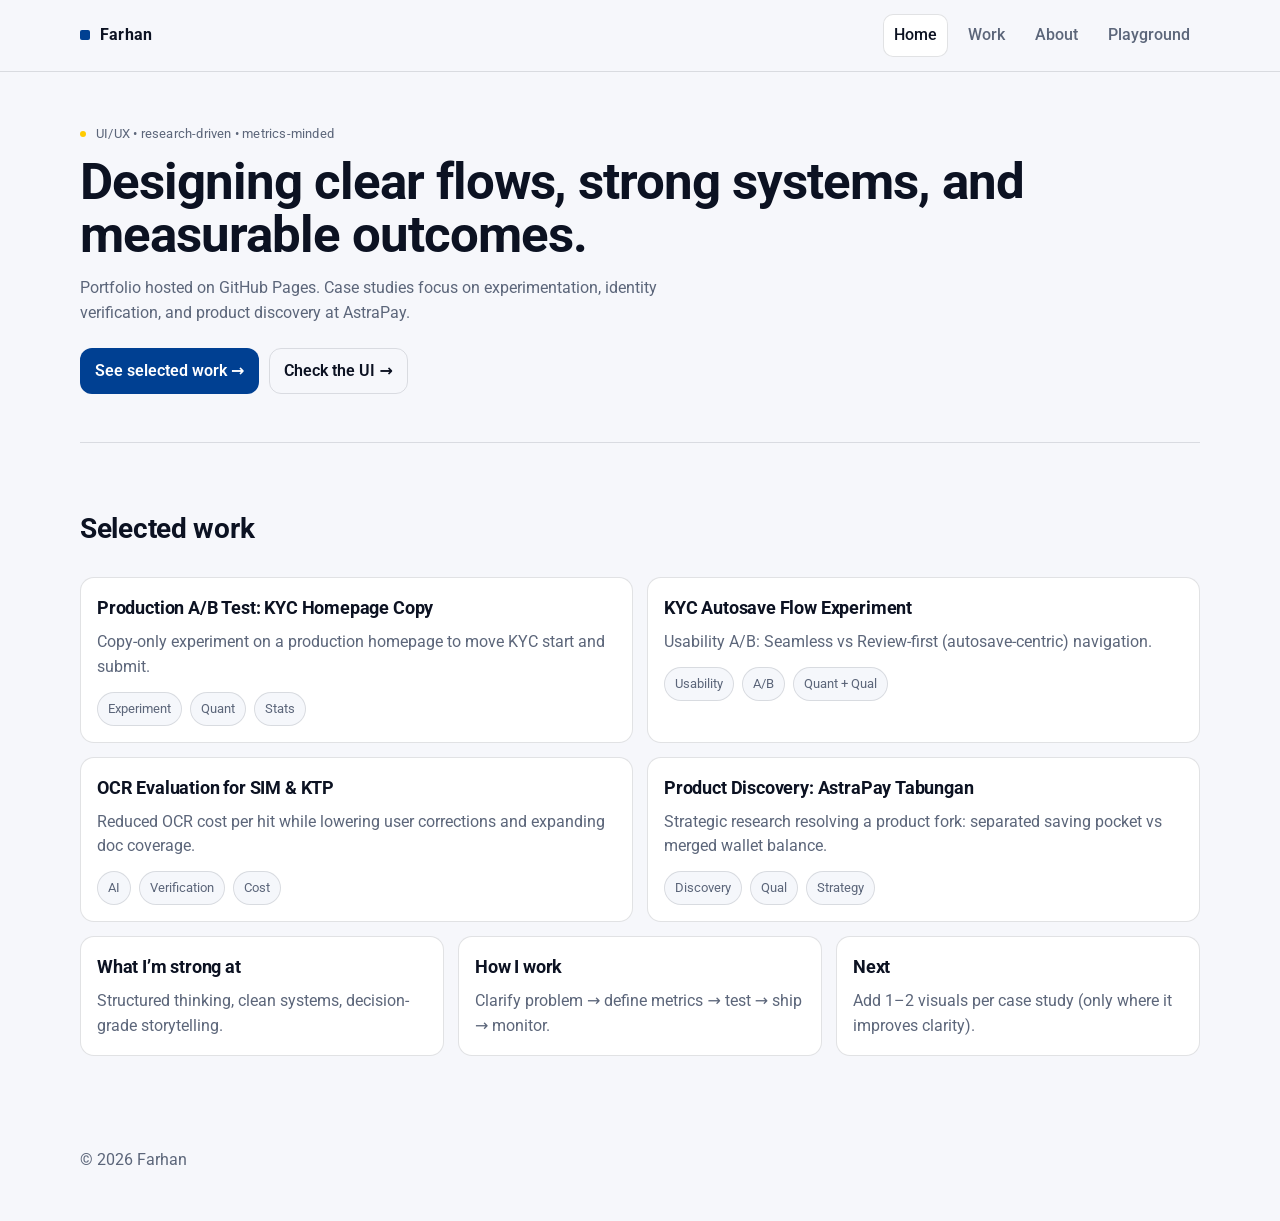
==== index.html @ 39b5ff7d "new template" ====
<!doctype html>
<html lang="en">
<head>
  <meta charset="utf-8" />
  <meta name="viewport" content="width=device-width,initial-scale=1" />
  <title>Farhan — Portfolio</title>
  <link rel="preconnect" href="https://fonts.googleapis.com">
  <link rel="preconnect" href="https://fonts.gstatic.com" crossorigin>
  <link href="https://fonts.googleapis.com/css2?family=Roboto:wght@400;500;700&display=swap" rel="stylesheet">
  <link rel="stylesheet" href="/assets/css/style.css" />
</head>
<body>

  <header class="nav">
    <div class="container nav-inner">
      <div class="brand"><span class="mark"></span> Farhan</div>
      <nav class="nav-links">
        <a class="active" href="/">Home</a><a class="" href="/work/">Work</a><a class="" href="/about/">About</a><a class="" href="/playground/">Playground</a>
      </nav>
    </div>
  </header>

  <main class="container">
    <section class="section tight">
      <div class="kicker"><span class="dot"></span> UI/UX • research-driven • metrics-minded</div>
      <h1>Designing clear flows, strong systems, and measurable outcomes.</h1>
      <p class="lead">
        Portfolio hosted on GitHub Pages. Case studies focus on experimentation, identity verification, and product discovery at AstraPay.
      </p>
      <div class="cta-row">
        <a class="btn primary" href="/work/">See selected work →</a>
        <a class="btn ghost" href="/playground/">Check the UI →</a>
      </div>
    </section>

    <div class="hr"></div>

    <section class="section">
      <div class="grid">
        <div class="span-12"><h2 class="page-title">Selected work</h2></div>

        <a class="card span-6" href="/work/kyc-homepage-copy-ab/">
          <h3>Production A/B Test: KYC Homepage Copy</h3>
          <p>Copy-only experiment on a production homepage to move KYC start and submit.</p>
          <div class="meta"><span class="pill">Experiment</span><span class="pill">Quant</span><span class="pill">Stats</span></div>
        </a>

        <a class="card span-6" href="/work/kyc-autosave-usability-ab/">
          <h3>KYC Autosave Flow Experiment</h3>
          <p>Usability A/B: Seamless vs Review-first (autosave-centric) navigation.</p>
          <div class="meta"><span class="pill">Usability</span><span class="pill">A/B</span><span class="pill">Quant + Qual</span></div>
        </a>

        <a class="card span-6" href="/work/ocr-sim-ktp-ai/">
          <h3>OCR Evaluation for SIM & KTP</h3>
          <p>Reduced OCR cost per hit while lowering user corrections and expanding doc coverage.</p>
          <div class="meta"><span class="pill">AI</span><span class="pill">Verification</span><span class="pill">Cost</span></div>
        </a>

        <a class="card span-6" href="/work/astrapay-tabungan-discovery/">
          <h3>Product Discovery: AstraPay Tabungan</h3>
          <p>Strategic research resolving a product fork: separated saving pocket vs merged wallet balance.</p>
          <div class="meta"><span class="pill">Discovery</span><span class="pill">Qual</span><span class="pill">Strategy</span></div>
        </a>

        <div class="card span-4"><h3>What I’m strong at</h3><p>Structured thinking, clean systems, decision-grade storytelling.</p></div>
        <div class="card span-4"><h3>How I work</h3><p>Clarify problem → define metrics → test → ship → monitor.</p></div>
        <div class="card span-4"><h3>Next</h3><p>Add 1–2 visuals per case study (only where it improves clarity).</p></div>
      </div>
    </section>
  </main>

  <footer class="footer">
    <div class="container">© <span id="y"></span> Farhan</div>
  </footer>
  <script>document.getElementById("y").textContent = new Date().getFullYear();</script>
</body>
</html>
---- assets/css/style.css ----
:root{
  --primary:#004092;
  --secondary:#FFCB00;
  --accent:#7A0000;

  --text:#0C1222;
  --bg:#F6F7FB;
  --surface:#FFFFFF;
  --muted:#5C667A;
  --border:rgba(12,18,34,.12);

  --max: 1120px;
  --r: 14px;

  --h1: clamp(34px, 4vw, 54px);
  --h2: clamp(22px, 2.2vw, 30px);
  --h3: 18px;
  --body: 16px;
  --small: 13px;

  --s8: 8px;
  --s12: 12px;
  --s16: 16px;
  --s20: 20px;
  --s24: 24px;
  --s32: 32px;
  --s48: 48px;
  --s64: 64px;
}

*{ box-sizing:border-box; }
html,body{ height:100%; }
body{
  margin:0;
  font-family: Roboto, system-ui, -apple-system, Segoe UI, Arial, sans-serif;
  background: var(--bg);
  color: var(--text);
  line-height:1.55;
  font-size: var(--body);
}

a{ color:inherit; text-decoration:none; }
a:hover{ text-decoration:underline; }

.container{
  width: min(var(--max), calc(100% - 40px));
  margin: 0 auto;
}

/* Top nav */
.nav{
  position: sticky;
  top:0;
  background: rgba(246,247,251,.85);
  backdrop-filter: blur(10px);
  border-bottom: 1px solid var(--border);
  z-index: 10;
}
.nav-inner{
  display:flex;
  justify-content:space-between;
  align-items:center;
  padding: 14px 0;
}
.brand{
  display:flex;
  gap:10px;
  align-items:center;
  font-weight:700;
  letter-spacing:.2px;
}
.mark{
  width:10px; height:10px;
  background: var(--primary);
  border-radius: 2px;
}
.nav-links{
  display:flex;
  gap: 10px;
  align-items:center;
  font-weight:500;
  color: var(--muted);
}
.nav-links a{
  padding: 8px 10px;
  border-radius: 10px;
}
.nav-links a.active{
  color: var(--text);
  background: var(--surface);
  border: 1px solid var(--border);
}

/* Layout blocks */
.section{
  padding: var(--s64) 0;
}
.section.tight{
  padding: var(--s48) 0;
}
.hr{
  border-top: 1px solid var(--border);
}

/* Hero */
.kicker{
  display:inline-flex;
  align-items:center;
  gap: 10px;
  font-size: var(--small);
  color: var(--muted);
  letter-spacing:.2px;
}
.kicker .dot{
  width:6px; height:6px;
  border-radius:999px;
  background: var(--secondary);
}
h1{
  font-size: var(--h1);
  line-height:1.05;
  letter-spacing: -0.02em;
  margin: 10px 0 14px;
}
.lead{
  margin: 0 0 22px;
  max-width: 72ch;
  color: var(--muted);
}
.page-title{
  font-size: var(--h2);
  margin: 0 0 12px;
  letter-spacing: -0.01em;
}

/* Buttons */
.cta-row{ display:flex; gap: 10px; flex-wrap:wrap; }
.btn{
  display:inline-flex;
  align-items:center;
  gap:10px;
  padding: 10px 14px;
  border-radius: 12px;
  border: 1px solid var(--border);
  background: var(--surface);
  font-weight: 600;
}
.btn.primary{
  background: var(--primary);
  border-color: rgba(0,64,146,.25);
  color: #fff;
}
.btn.ghost{
  background: transparent;
}
.btn:hover{ transform: translateY(-1px); }

/* Swiss grid */
.grid{
  display:grid;
  gap: 14px;
  grid-template-columns: repeat(12, 1fr);
  align-items: stretch;
}
.span-12{ grid-column: span 12; }
.span-6{ grid-column: span 6; }
.span-4{ grid-column: span 4; }

/* Cards */
.card{
  border: 1px solid var(--border);
  background: var(--surface);
  border-radius: var(--r);
  padding: 16px;
  transition: transform .15s ease;
}
.card:hover{ transform: translateY(-2px); }
.card h3{
  margin: 0 0 8px;
  font-size: var(--h3);
  letter-spacing: -0.01em;
}
.card p{
  margin: 0;
  color: var(--muted);
}
.meta{
  display:flex;
  gap: 8px;
  flex-wrap: wrap;
  margin-top: 12px;
  font-size: var(--small);
  color: var(--muted);
}
.pill{
  display:inline-flex;
  align-items:center;
  gap:8px;
  padding: 6px 10px;
  border-radius: 999px;
  border: 1px solid var(--border);
  background: rgba(0,64,146,.04);
}

/* Footer */
.footer{
  padding: 28px 0 48px;
  color: var(--muted);
}

/* ===== Case study (Full) ===== */
.prose{ max-width: 78ch; }
.prose h2{ font-size: var(--h2); letter-spacing:-0.01em; margin:34px 0 10px; }
.prose h3{ font-size: 18px; letter-spacing:-0.01em; margin:22px 0 8px; }
.prose p, .prose ul, .prose ol{ color: var(--muted); margin:0 0 14px; }
.prose ul, .prose ol{ padding-left: 18px; }
.prose li{ margin: 6px 0; }
.prose strong{ color: var(--text); }

.cover{ padding: var(--s64) 0 var(--s48); }
.cover .title-row{
  display:flex; align-items:flex-end; justify-content:space-between;
  gap:18px; flex-wrap:wrap;
}
.cover h1{ margin:10px 0 8px; }
.subtitle{ margin:0; color:var(--muted); max-width:75ch; }

.facts{ margin-top:18px; }
.fact{ display:flex; flex-direction:column; gap:6px; }
.fact .label{ font-size: var(--small); color: var(--muted); }
.fact .value{ font-weight:700; letter-spacing:-0.01em; }
.fact .value.mono{
  font-family: ui-monospace, SFMono-Regular, Menlo, Monaco, Consolas, "Liberation Mono", "Courier New", monospace;
  font-weight:600;
}

.figure{
  border:1px solid var(--border);
  background: var(--surface);
  border-radius: var(--r);
  padding:12px;
  margin:18px 0;
}
.figure img{ width:100%; height:auto; display:block; border-radius:10px; }
.figure figcaption{ margin-top:10px; font-size:var(--small); color:var(--muted); }

.callout{
  border:1px solid var(--border);
  background: rgba(0,64,146,.04);
  border-radius: var(--r);
  padding:14px;
  margin:18px 0;
}
.callout b{ color: var(--text); }

.metrics{
  display:grid;
  grid-template-columns: repeat(12, 1fr);
  gap:12px;
  margin:18px 0;
}
.metric{
  grid-column: span 4;
  border:1px solid var(--border);
  background: var(--surface);
  border-radius: var(--r);
  padding:14px;
}
.metric .k{ font-size: var(--small); color: var(--muted); }
.metric .v{ font-size:22px; font-weight:800; letter-spacing:-0.02em; margin-top:4px; }
.metric .d{ margin-top:6px; font-size: var(--small); color: var(--muted); }

.two-col{
  display:grid;
  grid-template-columns: 1fr 1fr;
  gap:14px;
  margin:18px 0;
}
.hr-soft{ border-top:1px solid var(--border); margin:22px 0; }

.case-grid{
  display:grid;
  grid-template-columns: 1fr 320px;
  gap:18px;
  align-items:start;
}
.sidebar{ position: sticky; top: 76px; }
.toc a{ display:block; padding:8px 10px; border-radius:10px; color: var(--muted); }
.toc a:hover{ background: rgba(0,0,0,.03); text-decoration:none; }
.toc a.active{ color: var(--text); background: var(--surface); border:1px solid var(--border); }

@media (max-width: 980px){
  .case-grid{ grid-template-columns: 1fr; }
  .sidebar{ position: static; }
}
@media (max-width: 820px){
  .span-6,.span-4{ grid-column: span 12; }
  .container{ width: min(var(--max), calc(100% - 28px)); }
  .metric{ grid-column: span 12; }
  .two-col{ grid-template-columns: 1fr; }
}
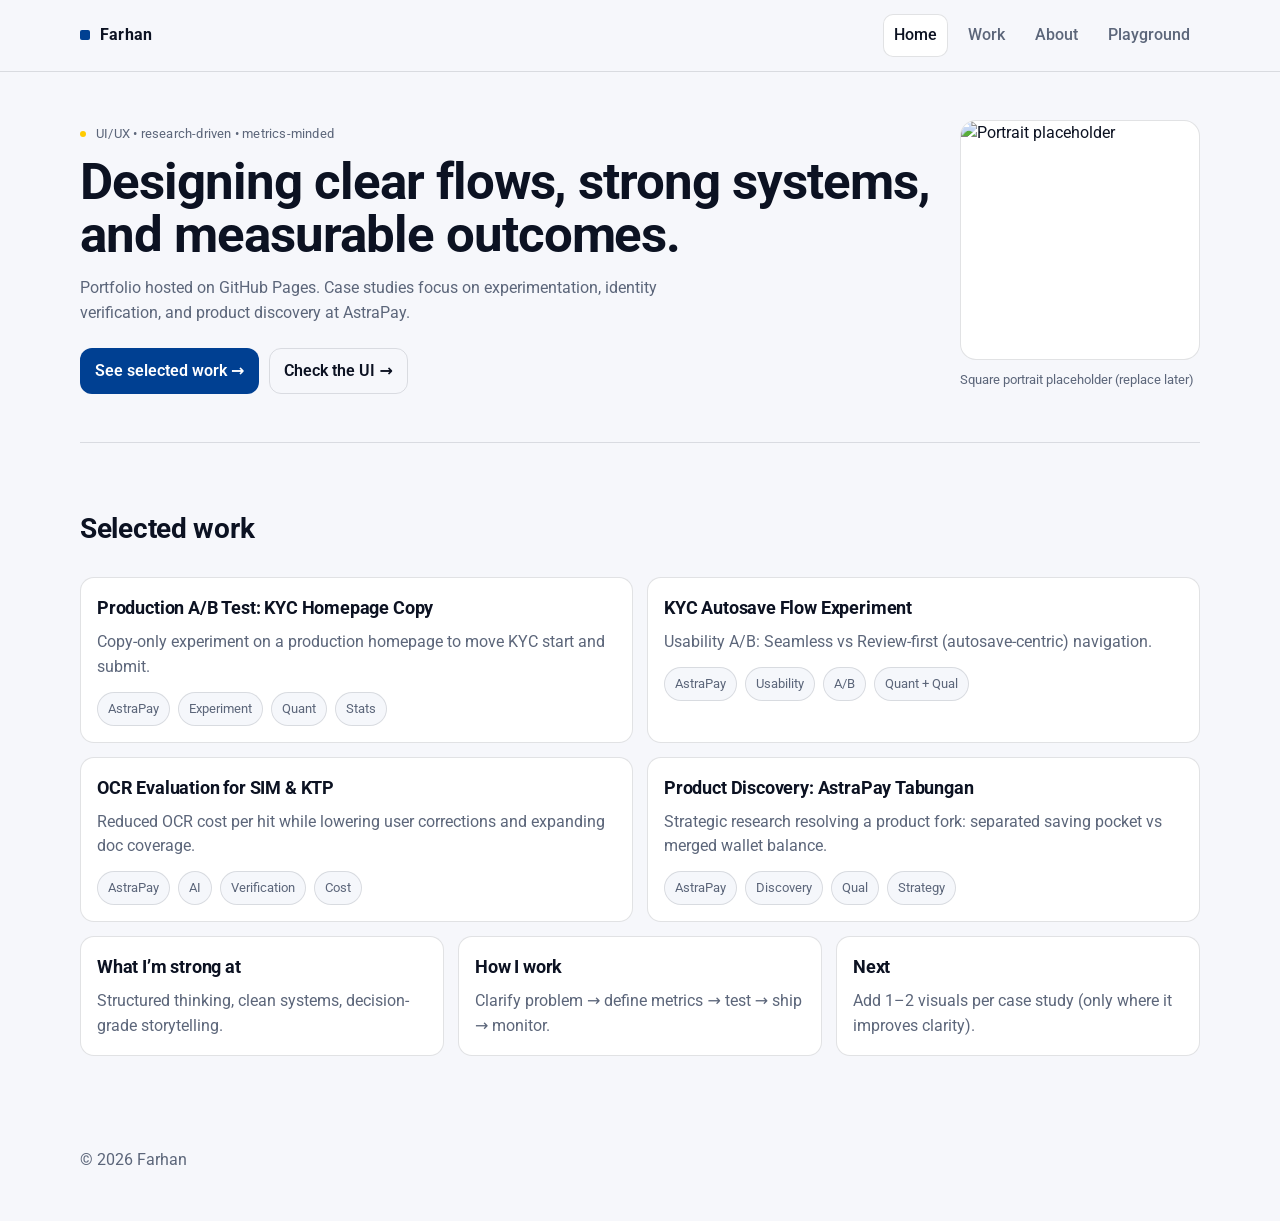
==== commit 33a1c182: "Homepage: add avatar placeholder, stronger clickable cards, company tags" ====
--- a/index.html
+++ b/index.html
@@ -22,14 +22,23 @@
 
   <main class="container">
     <section class="section tight">
-      <div class="kicker"><span class="dot"></span> UI/UX • research-driven • metrics-minded</div>
-      <h1>Designing clear flows, strong systems, and measurable outcomes.</h1>
-      <p class="lead">
-        Portfolio hosted on GitHub Pages. Case studies focus on experimentation, identity verification, and product discovery at AstraPay.
-      </p>
-      <div class="cta-row">
-        <a class="btn primary" href="/work/">See selected work →</a>
-        <a class="btn ghost" href="/playground/">Check the UI →</a>
+      <div class="hero-grid">
+        <div>
+          <div class="kicker"><span class="dot"></span> UI/UX • research-driven • metrics-minded</div>
+          <h1>Designing clear flows, strong systems, and measurable outcomes.</h1>
+          <p class="lead">
+            Portfolio hosted on GitHub Pages. Case studies focus on experimentation, identity verification, and product discovery at AstraPay.
+          </p>
+          <div class="cta-row">
+            <a class="btn primary" href="/work/">See selected work →</a>
+            <a class="btn ghost" href="/playground/">Check the UI →</a>
+          </div>
+        </div>
+
+        <div class="avatar-wrap">
+          <img class="avatar" src="/assets/img/avatar-placeholder.svg" alt="Portrait placeholder" />
+          <div class="avatar-caption">Square portrait placeholder (replace later)</div>
+        </div>
       </div>
     </section>
 
@@ -39,28 +48,28 @@
       <div class="grid">
         <div class="span-12"><h2 class="page-title">Selected work</h2></div>
 
-        <a class="card span-6" href="/work/kyc-homepage-copy-ab/">
+        <a class="card card-link span-6" href="/work/kyc-homepage-copy-ab/">
           <h3>Production A/B Test: KYC Homepage Copy</h3>
           <p>Copy-only experiment on a production homepage to move KYC start and submit.</p>
-          <div class="meta"><span class="pill">Experiment</span><span class="pill">Quant</span><span class="pill">Stats</span></div>
+          <div class="meta"><span class="pill">AstraPay</span><span class="pill">Experiment</span><span class="pill">Quant</span><span class="pill">Stats</span></div>
         </a>
 
-        <a class="card span-6" href="/work/kyc-autosave-usability-ab/">
+        <a class="card card-link span-6" href="/work/kyc-autosave-usability-ab/">
           <h3>KYC Autosave Flow Experiment</h3>
           <p>Usability A/B: Seamless vs Review-first (autosave-centric) navigation.</p>
-          <div class="meta"><span class="pill">Usability</span><span class="pill">A/B</span><span class="pill">Quant + Qual</span></div>
+          <div class="meta"><span class="pill">AstraPay</span><span class="pill">Usability</span><span class="pill">A/B</span><span class="pill">Quant + Qual</span></div>
         </a>
 
-        <a class="card span-6" href="/work/ocr-sim-ktp-ai/">
-          <h3>OCR Evaluation for SIM & KTP</h3>
+        <a class="card card-link span-6" href="/work/ocr-sim-ktp-ai/">
+          <h3>OCR Evaluation for SIM &amp; KTP</h3>
           <p>Reduced OCR cost per hit while lowering user corrections and expanding doc coverage.</p>
-          <div class="meta"><span class="pill">AI</span><span class="pill">Verification</span><span class="pill">Cost</span></div>
+          <div class="meta"><span class="pill">AstraPay</span><span class="pill">AI</span><span class="pill">Verification</span><span class="pill">Cost</span></div>
         </a>
 
-        <a class="card span-6" href="/work/astrapay-tabungan-discovery/">
+        <a class="card card-link span-6" href="/work/astrapay-tabungan-discovery/">
           <h3>Product Discovery: AstraPay Tabungan</h3>
           <p>Strategic research resolving a product fork: separated saving pocket vs merged wallet balance.</p>
-          <div class="meta"><span class="pill">Discovery</span><span class="pill">Qual</span><span class="pill">Strategy</span></div>
+          <div class="meta"><span class="pill">AstraPay</span><span class="pill">Discovery</span><span class="pill">Qual</span><span class="pill">Strategy</span></div>
         </a>
 
         <div class="card span-4"><h3>What I’m strong at</h3><p>Structured thinking, clean systems, decision-grade storytelling.</p></div>
--- a/assets/css/style.css
+++ b/assets/css/style.css
@@ -299,3 +299,112 @@
   .metric{ grid-column: span 12; }
   .two-col{ grid-template-columns: 1fr; }
 }
+
+/* ===== Premium Swiss enhancements ===== */
+
+/* Keep accents disciplined: primary (blue) for actions, yellow only for tiny highlights, red reserved for errors */
+
+a:hover{
+  text-decoration-color: rgba(0,64,146,.35);
+}
+
+a:focus-visible,
+button:focus-visible{
+  outline: 3px solid rgba(0,64,146,.22);
+  outline-offset: 2px;
+  border-radius: 10px;
+}
+
+.nav-links a:hover{
+  background: rgba(0,64,146,.04);
+  text-decoration: none;
+}
+
+.btn.primary:hover{
+  box-shadow: 0 10px 22px rgba(0,64,146,.14);
+}
+
+/* Hero layout with portrait */
+.hero-grid{
+  display:grid;
+  grid-template-columns: 1fr 240px;
+  gap: 24px;
+  align-items: start;
+}
+.avatar{
+  width: 240px;
+  aspect-ratio: 1 / 1;
+  border-radius: 16px;
+  border: 1px solid var(--border);
+  background: var(--surface);
+  object-fit: cover;
+  display:block;
+}
+.avatar-wrap{
+  display:flex;
+  flex-direction:column;
+  gap: 10px;
+  align-items:flex-start;
+}
+.avatar-caption{
+  font-size: var(--small);
+  color: var(--muted);
+}
+
+/* Clickable card affordance (esp. mobile) */
+.card-link{
+  cursor: pointer;
+  position: relative;
+  display: flex;
+  flex-direction: column;
+}
+.card-link:hover h3{
+  text-decoration: underline;
+  text-decoration-color: rgba(0,64,146,.35);
+}
+
+@media (hover: none){
+  .card-link h3{
+    text-decoration: underline;
+    text-decoration-color: rgba(0,64,146,.25);
+    text-underline-offset: 3px;
+  }
+  .card-link::after{
+    content: "→";
+    position: absolute;
+    right: 16px;
+    bottom: 16px;
+    color: rgba(0,64,146,.55);
+    font-weight: 800;
+  }
+}
+
+/* Work dividers */
+.divider{
+  grid-column: span 12;
+  display:flex;
+  align-items:center;
+  gap: 12px;
+  margin: 18px 0 4px;
+  color: var(--muted);
+  font-size: var(--small);
+  letter-spacing: .12em;
+  text-transform: uppercase;
+}
+.divider::after{
+  content: "";
+  flex: 1;
+  border-top: 1px solid var(--border);
+}
+
+/* Blog post heading */
+.post-meta{
+  font-size: var(--small);
+  color: var(--muted);
+  margin-top: 8px;
+}
+
+@media (max-width: 820px){
+  .hero-grid{ grid-template-columns: 1fr; }
+  .avatar{ width: 180px; }
+}
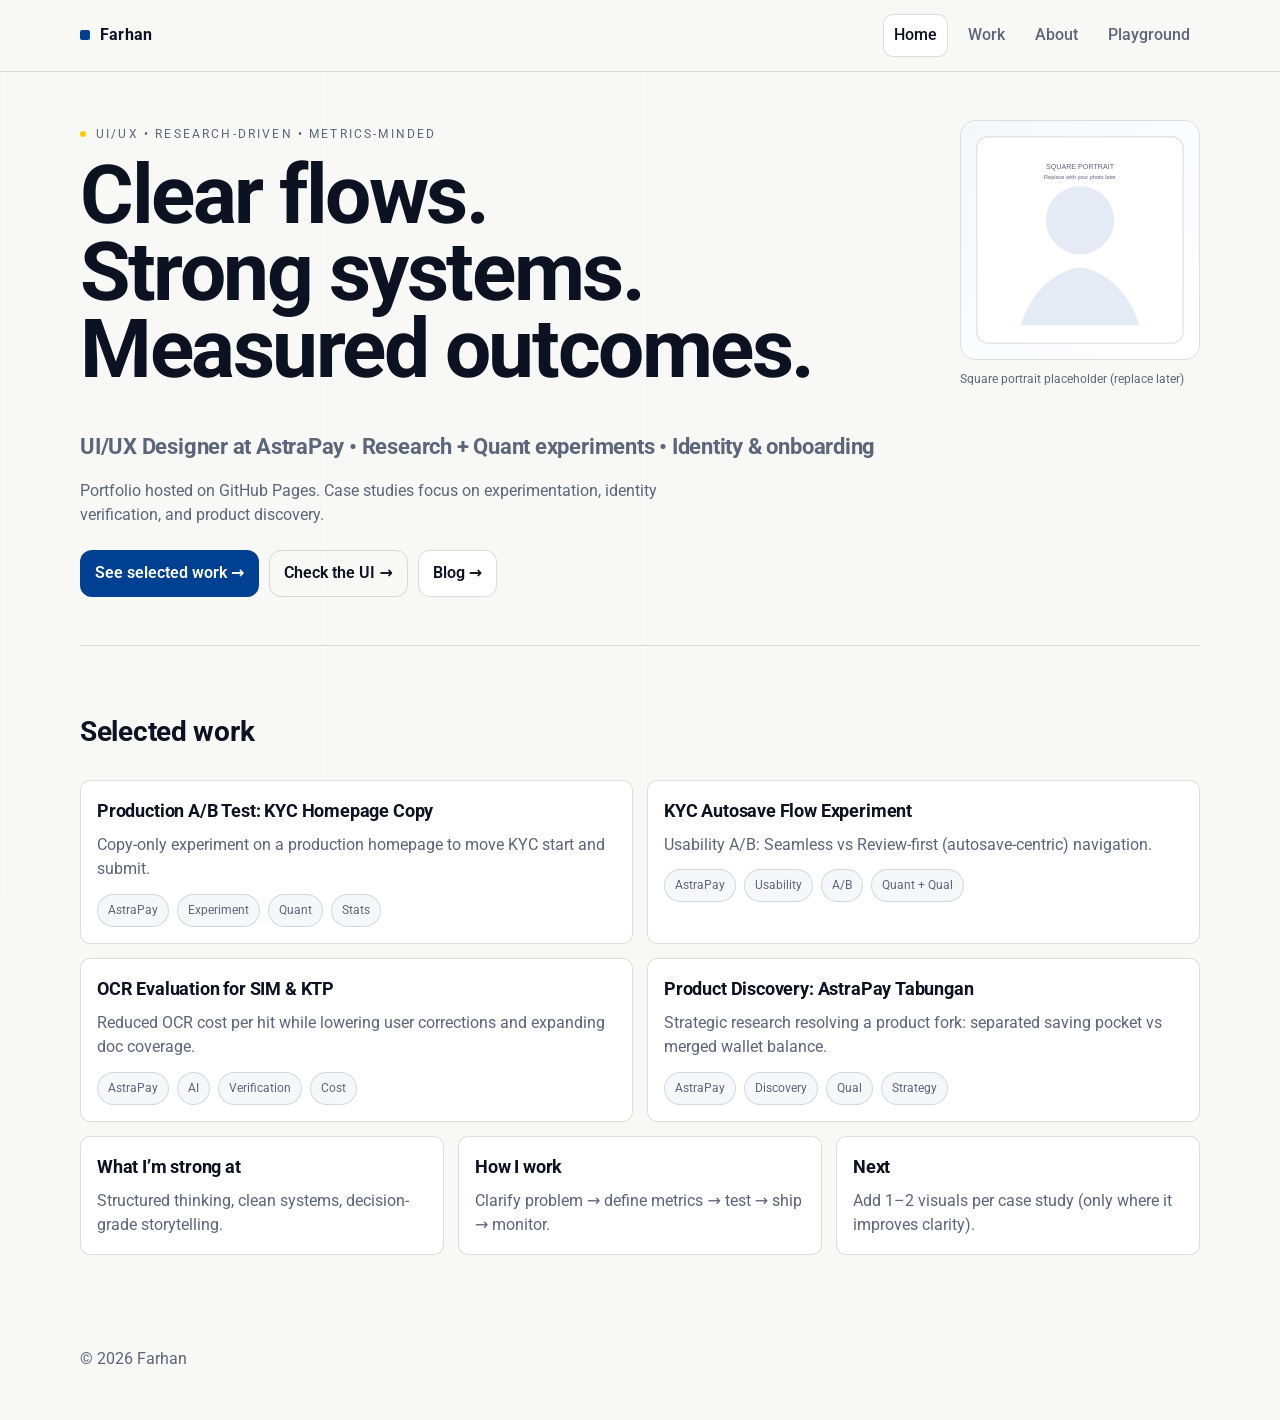
==== commit 4e68482e: "Homepage: SwissGrid-inspired editorial hero title" ====
--- a/index.html
+++ b/index.html
@@ -25,13 +25,22 @@
       <div class="hero-grid">
         <div>
           <div class="kicker"><span class="dot"></span> UI/UX • research-driven • metrics-minded</div>
-          <h1>Designing clear flows, strong systems, and measurable outcomes.</h1>
+
+          <h1 class="hero-title">
+            <span class="line">Clear flows.</span>
+            <span class="line">Strong systems.</span>
+            <span class="line">Measured outcomes.</span>
+            <span class="sub">UI/UX Designer at AstraPay • Research + Quant experiments • Identity &amp; onboarding</span>
+          </h1>
+
           <p class="lead">
-            Portfolio hosted on GitHub Pages. Case studies focus on experimentation, identity verification, and product discovery at AstraPay.
+            Portfolio hosted on GitHub Pages. Case studies focus on experimentation, identity verification, and product discovery.
           </p>
+
           <div class="cta-row">
             <a class="btn primary" href="/work/">See selected work →</a>
             <a class="btn ghost" href="/playground/">Check the UI →</a>
+            <a class="btn" href="/blog/">Blog →</a>
           </div>
         </div>
 
--- a/assets/css/style.css
+++ b/assets/css/style.css
@@ -4,19 +4,19 @@
   --accent:#7A0000;
 
   --text:#0C1222;
-  --bg:#F6F7FB;
+  --bg:#F8F8F6;
   --surface:#FFFFFF;
   --muted:#5C667A;
-  --border:rgba(12,18,34,.12);
+  --border:rgba(12,18,34,.14);
 
   --max: 1120px;
-  --r: 14px;
+  --r: 10px;
 
   --h1: clamp(34px, 4vw, 54px);
   --h2: clamp(22px, 2.2vw, 30px);
   --h3: 18px;
   --body: 16px;
-  --small: 13px;
+  --small: 12px;
 
   --s8: 8px;
   --s12: 12px;
@@ -26,6 +26,11 @@
   --s32: 32px;
   --s48: 48px;
   --s64: 64px;
+
+  /* Swiss Grid-inspired overlay */
+  --grid-line: rgba(12,18,34,.08);
+  --grid-row: 80px;
+  --grid-opacity: .10;
 }
 
 *{ box-sizing:border-box; }
@@ -37,10 +42,38 @@
   color: var(--text);
   line-height:1.55;
   font-size: var(--body);
+  position: relative;
+}
+
+/* Swiss Grid overlay (subtle, always-on) */
+body::before{
+  content:"";
+  position: fixed;
+  inset: 0;
+  pointer-events:none;
+  z-index: 0;
+  background-image:
+    linear-gradient(to right, var(--grid-line) 1px, transparent 1px),
+    linear-gradient(to bottom, rgba(12,18,34,.05) 1px, transparent 1px);
+  background-size: calc(100% / 12) 100%, 100% var(--grid-row);
+  opacity: var(--grid-opacity);
+}
+body > header,
+body > main,
+body > footer{
+  position: relative;
+  z-index: 1;
 }
 
 a{ color:inherit; text-decoration:none; }
-a:hover{ text-decoration:underline; }
+a:hover{ text-decoration:underline; text-decoration-color: rgba(0,64,146,.35); }
+
+a:focus-visible,
+button:focus-visible{
+  outline: 3px solid rgba(0,64,146,.22);
+  outline-offset: 2px;
+  border-radius: 10px;
+}
 
 .container{
   width: min(var(--max), calc(100% - 40px));
@@ -51,7 +84,7 @@
 .nav{
   position: sticky;
   top:0;
-  background: rgba(246,247,251,.85);
+  background: rgba(248,248,246,.80);
   backdrop-filter: blur(10px);
   border-bottom: 1px solid var(--border);
   z-index: 10;
@@ -85,6 +118,10 @@
   padding: 8px 10px;
   border-radius: 10px;
 }
+.nav-links a:hover{
+  background: rgba(0,64,146,.04);
+  text-decoration:none;
+}
 .nav-links a.active{
   color: var(--text);
   background: var(--surface);
@@ -92,30 +129,27 @@
 }
 
 /* Layout blocks */
-.section{
-  padding: var(--s64) 0;
-}
-.section.tight{
-  padding: var(--s48) 0;
-}
-.hr{
-  border-top: 1px solid var(--border);
-}
-
-/* Hero */
+.section{ padding: var(--s64) 0; }
+.section.tight{ padding: var(--s48) 0; }
+.hr{ border-top: 1px solid var(--border); }
+
+/* Kicker */
 .kicker{
   display:inline-flex;
   align-items:center;
   gap: 10px;
   font-size: var(--small);
   color: var(--muted);
-  letter-spacing:.2px;
+  letter-spacing:.18em;
+  text-transform: uppercase;
 }
 .kicker .dot{
   width:6px; height:6px;
   border-radius:999px;
   background: var(--secondary);
 }
+
+/* Headings */
 h1{
   font-size: var(--h1);
   line-height:1.05;
@@ -133,6 +167,22 @@
   letter-spacing: -0.01em;
 }
 
+/* Editorial hero title (SwissGrid-inspired) */
+.hero-title{
+  font-size: clamp(44px, 6.4vw, 86px);
+  line-height: .94;
+  letter-spacing: -0.03em;
+  margin: 12px 0 14px;
+}
+.hero-title .line{ display:block; }
+.hero-title .sub{
+  font-size: clamp(18px, 2vw, 22px);
+  line-height: 1.25;
+  letter-spacing: -0.01em;
+  margin-top: 10px;
+  color: var(--muted);
+}
+
 /* Buttons */
 .cta-row{ display:flex; gap: 10px; flex-wrap:wrap; }
 .btn{
@@ -150,9 +200,8 @@
   border-color: rgba(0,64,146,.25);
   color: #fff;
 }
-.btn.ghost{
-  background: transparent;
-}
+.btn.primary:hover{ box-shadow: 0 10px 22px rgba(0,64,146,.14); }
+.btn.ghost{ background: transparent; }
 .btn:hover{ transform: translateY(-1px); }
 
 /* Swiss grid */
@@ -180,10 +229,7 @@
   font-size: var(--h3);
   letter-spacing: -0.01em;
 }
-.card p{
-  margin: 0;
-  color: var(--muted);
-}
+.card p{ margin: 0; color: var(--muted); }
 .meta{
   display:flex;
   gap: 8px;
@@ -203,10 +249,7 @@
 }
 
 /* Footer */
-.footer{
-  padding: 28px 0 48px;
-  color: var(--muted);
-}
+.footer{ padding: 28px 0 48px; color: var(--muted); }
 
 /* ===== Case study (Full) ===== */
 .prose{ max-width: 78ch; }
@@ -289,41 +332,6 @@
 .toc a:hover{ background: rgba(0,0,0,.03); text-decoration:none; }
 .toc a.active{ color: var(--text); background: var(--surface); border:1px solid var(--border); }
 
-@media (max-width: 980px){
-  .case-grid{ grid-template-columns: 1fr; }
-  .sidebar{ position: static; }
-}
-@media (max-width: 820px){
-  .span-6,.span-4{ grid-column: span 12; }
-  .container{ width: min(var(--max), calc(100% - 28px)); }
-  .metric{ grid-column: span 12; }
-  .two-col{ grid-template-columns: 1fr; }
-}
-
-/* ===== Premium Swiss enhancements ===== */
-
-/* Keep accents disciplined: primary (blue) for actions, yellow only for tiny highlights, red reserved for errors */
-
-a:hover{
-  text-decoration-color: rgba(0,64,146,.35);
-}
-
-a:focus-visible,
-button:focus-visible{
-  outline: 3px solid rgba(0,64,146,.22);
-  outline-offset: 2px;
-  border-radius: 10px;
-}
-
-.nav-links a:hover{
-  background: rgba(0,64,146,.04);
-  text-decoration: none;
-}
-
-.btn.primary:hover{
-  box-shadow: 0 10px 22px rgba(0,64,146,.14);
-}
-
 /* Hero layout with portrait */
 .hero-grid{
   display:grid;
@@ -346,10 +354,7 @@
   gap: 10px;
   align-items:flex-start;
 }
-.avatar-caption{
-  font-size: var(--small);
-  color: var(--muted);
-}
+.avatar-caption{ font-size: var(--small); color: var(--muted); }
 
 /* Clickable card affordance (esp. mobile) */
 .card-link{
@@ -388,23 +393,23 @@
   margin: 18px 0 4px;
   color: var(--muted);
   font-size: var(--small);
-  letter-spacing: .12em;
+  letter-spacing: .18em;
   text-transform: uppercase;
 }
-.divider::after{
-  content: "";
-  flex: 1;
-  border-top: 1px solid var(--border);
-}
+.divider::after{ content: ""; flex: 1; border-top: 1px solid var(--border); }
 
 /* Blog post heading */
-.post-meta{
-  font-size: var(--small);
-  color: var(--muted);
-  margin-top: 8px;
-}
-
+.post-meta{ font-size: var(--small); color: var(--muted); margin-top: 8px; }
+
+@media (max-width: 980px){
+  .case-grid{ grid-template-columns: 1fr; }
+  .sidebar{ position: static; }
+}
 @media (max-width: 820px){
+  .span-6,.span-4{ grid-column: span 12; }
+  .container{ width: min(var(--max), calc(100% - 28px)); }
+  .metric{ grid-column: span 12; }
+  .two-col{ grid-template-columns: 1fr; }
   .hero-grid{ grid-template-columns: 1fr; }
   .avatar{ width: 180px; }
 }
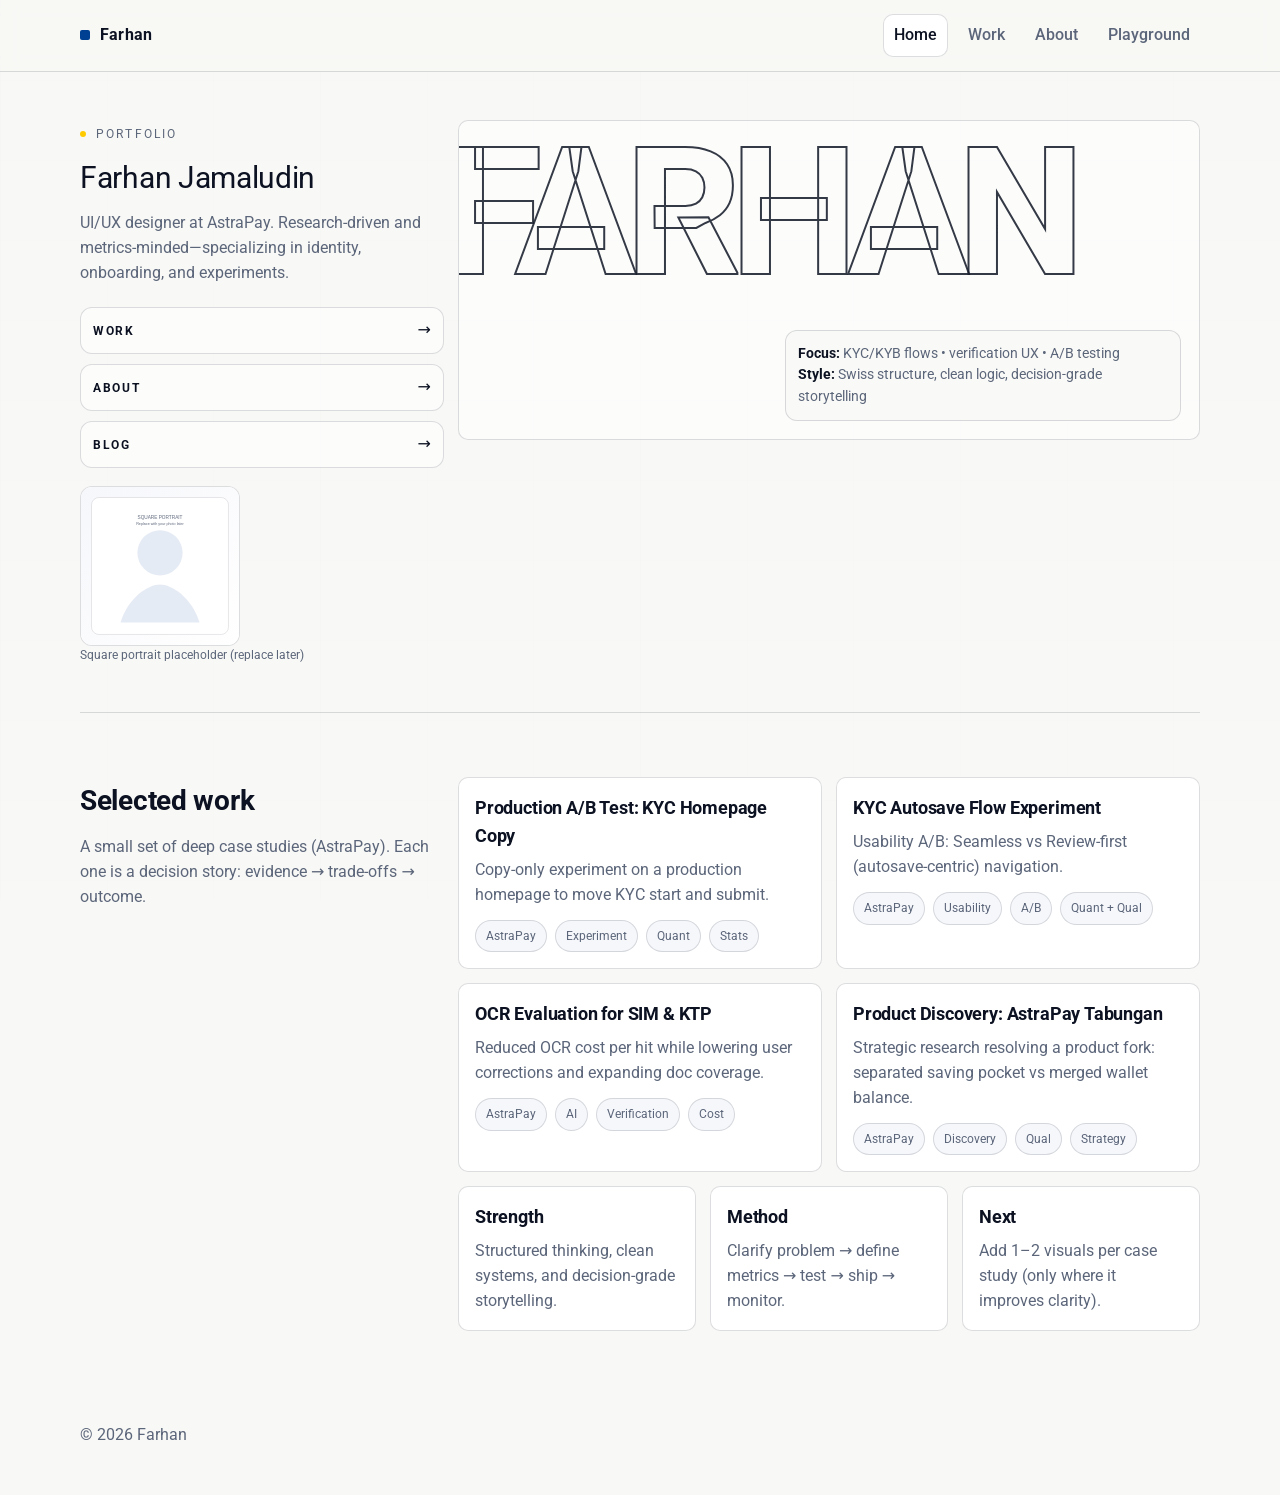
==== commit 4b1e5919: "Homepage: distinct SwissGrid-inspired poster hero + split selected work section" ====
--- a/index.html
+++ b/index.html
@@ -22,31 +22,30 @@
 
   <main class="container">
     <section class="section tight">
-      <div class="hero-grid">
-        <div>
-          <div class="kicker"><span class="dot"></span> UI/UX • research-driven • metrics-minded</div>
-
-          <h1 class="hero-title">
-            <span class="line">Clear flows.</span>
-            <span class="line">Strong systems.</span>
-            <span class="line">Measured outcomes.</span>
-            <span class="sub">UI/UX Designer at AstraPay • Research + Quant experiments • Identity &amp; onboarding</span>
-          </h1>
-
-          <p class="lead">
-            Portfolio hosted on GitHub Pages. Case studies focus on experimentation, identity verification, and product discovery.
+      <div class="poster-hero">
+        <div class="poster-rail">
+          <div class="kicker"><span class="dot"></span> Portfolio</div>
+          <div class="rail-title">Farhan Jamaludin</div>
+          <p class="lead rail-lead">
+            UI/UX designer at AstraPay. Research-driven and metrics-minded—specializing in identity, onboarding, and experiments.
           </p>
 
-          <div class="cta-row">
-            <a class="btn primary" href="/work/">See selected work →</a>
-            <a class="btn ghost" href="/playground/">Check the UI →</a>
-            <a class="btn" href="/blog/">Blog →</a>
+          <div class="rail-index">
+            <a class="rail-link" href="/work/"><b>Work</b><span>→</span></a>
+            <a class="rail-link" href="/about/"><b>About</b><span>→</span></a>
+            <a class="rail-link" href="/blog/"><b>Blog</b><span>→</span></a>
           </div>
+
+          <img class="avatar sm" src="/assets/img/avatar-placeholder.svg" alt="Portrait placeholder" />
+          <div class="rail-note">Square portrait placeholder (replace later)</div>
         </div>
 
-        <div class="avatar-wrap">
-          <img class="avatar" src="/assets/img/avatar-placeholder.svg" alt="Portrait placeholder" />
-          <div class="avatar-caption">Square portrait placeholder (replace later)</div>
+        <div class="poster-stage">
+          <div class="mega-word">FARHAN</div>
+          <div class="stage-copy">
+            <p><b>Focus:</b> KYC/KYB flows • verification UX • A/B testing</p>
+            <p><b>Style:</b> Swiss structure, clean logic, decision-grade storytelling</p>
+          </div>
         </div>
       </div>
     </section>
@@ -54,36 +53,43 @@
     <div class="hr"></div>
 
     <section class="section">
-      <div class="grid">
-        <div class="span-12"><h2 class="page-title">Selected work</h2></div>
+      <div class="split">
+        <div class="split-left">
+          <h2 class="page-title">Selected work</h2>
+          <p class="lead">A small set of deep case studies (AstraPay). Each one is a decision story: evidence → trade-offs → outcome.</p>
+        </div>
 
-        <a class="card card-link span-6" href="/work/kyc-homepage-copy-ab/">
-          <h3>Production A/B Test: KYC Homepage Copy</h3>
-          <p>Copy-only experiment on a production homepage to move KYC start and submit.</p>
-          <div class="meta"><span class="pill">AstraPay</span><span class="pill">Experiment</span><span class="pill">Quant</span><span class="pill">Stats</span></div>
-        </a>
+        <div class="split-right">
+          <div class="grid">
+            <a class="card card-link span-6" href="/work/kyc-homepage-copy-ab/">
+              <h3>Production A/B Test: KYC Homepage Copy</h3>
+              <p>Copy-only experiment on a production homepage to move KYC start and submit.</p>
+              <div class="meta"><span class="pill">AstraPay</span><span class="pill">Experiment</span><span class="pill">Quant</span><span class="pill">Stats</span></div>
+            </a>
 
-        <a class="card card-link span-6" href="/work/kyc-autosave-usability-ab/">
-          <h3>KYC Autosave Flow Experiment</h3>
-          <p>Usability A/B: Seamless vs Review-first (autosave-centric) navigation.</p>
-          <div class="meta"><span class="pill">AstraPay</span><span class="pill">Usability</span><span class="pill">A/B</span><span class="pill">Quant + Qual</span></div>
-        </a>
+            <a class="card card-link span-6" href="/work/kyc-autosave-usability-ab/">
+              <h3>KYC Autosave Flow Experiment</h3>
+              <p>Usability A/B: Seamless vs Review-first (autosave-centric) navigation.</p>
+              <div class="meta"><span class="pill">AstraPay</span><span class="pill">Usability</span><span class="pill">A/B</span><span class="pill">Quant + Qual</span></div>
+            </a>
 
-        <a class="card card-link span-6" href="/work/ocr-sim-ktp-ai/">
-          <h3>OCR Evaluation for SIM &amp; KTP</h3>
-          <p>Reduced OCR cost per hit while lowering user corrections and expanding doc coverage.</p>
-          <div class="meta"><span class="pill">AstraPay</span><span class="pill">AI</span><span class="pill">Verification</span><span class="pill">Cost</span></div>
-        </a>
+            <a class="card card-link span-6" href="/work/ocr-sim-ktp-ai/">
+              <h3>OCR Evaluation for SIM &amp; KTP</h3>
+              <p>Reduced OCR cost per hit while lowering user corrections and expanding doc coverage.</p>
+              <div class="meta"><span class="pill">AstraPay</span><span class="pill">AI</span><span class="pill">Verification</span><span class="pill">Cost</span></div>
+            </a>
 
-        <a class="card card-link span-6" href="/work/astrapay-tabungan-discovery/">
-          <h3>Product Discovery: AstraPay Tabungan</h3>
-          <p>Strategic research resolving a product fork: separated saving pocket vs merged wallet balance.</p>
-          <div class="meta"><span class="pill">AstraPay</span><span class="pill">Discovery</span><span class="pill">Qual</span><span class="pill">Strategy</span></div>
-        </a>
+            <a class="card card-link span-6" href="/work/astrapay-tabungan-discovery/">
+              <h3>Product Discovery: AstraPay Tabungan</h3>
+              <p>Strategic research resolving a product fork: separated saving pocket vs merged wallet balance.</p>
+              <div class="meta"><span class="pill">AstraPay</span><span class="pill">Discovery</span><span class="pill">Qual</span><span class="pill">Strategy</span></div>
+            </a>
 
-        <div class="card span-4"><h3>What I’m strong at</h3><p>Structured thinking, clean systems, decision-grade storytelling.</p></div>
-        <div class="card span-4"><h3>How I work</h3><p>Clarify problem → define metrics → test → ship → monitor.</p></div>
-        <div class="card span-4"><h3>Next</h3><p>Add 1–2 visuals per case study (only where it improves clarity).</p></div>
+            <div class="card span-4"><h3>Strength</h3><p>Structured thinking, clean systems, and decision-grade storytelling.</p></div>
+            <div class="card span-4"><h3>Method</h3><p>Clarify problem → define metrics → test → ship → monitor.</p></div>
+            <div class="card span-4"><h3>Next</h3><p>Add 1–2 visuals per case study (only where it improves clarity).</p></div>
+          </div>
+        </div>
       </div>
     </section>
   </main>
--- a/assets/css/style.css
+++ b/assets/css/style.css
@@ -167,7 +167,7 @@
   letter-spacing: -0.01em;
 }
 
-/* Editorial hero title (SwissGrid-inspired) */
+/* Editorial hero title */
 .hero-title{
   font-size: clamp(44px, 6.4vw, 86px);
   line-height: .94;
@@ -401,10 +401,114 @@
 /* Blog post heading */
 .post-meta{ font-size: var(--small); color: var(--muted); margin-top: 8px; }
 
+/* ===== SwissGrid-inspired layout modules (distinct) ===== */
+
+/* Split section: left label/intro + right content */
+.split{
+  display:grid;
+  grid-template-columns: repeat(12, 1fr);
+  gap: 14px;
+  align-items: start;
+}
+.split-left{
+  grid-column: span 4;
+  padding-right: 12px;
+}
+.split-right{
+  grid-column: span 8;
+}
+.split-left .page-title{ margin-top: 2px; }
+.split-left .lead{ max-width: 44ch; }
+
+/* Poster hero: rail + stage (big outline word) */
+.poster-hero{
+  display:grid;
+  grid-template-columns: repeat(12, 1fr);
+  gap: 14px;
+  align-items: start;
+}
+.poster-rail{
+  grid-column: span 4;
+}
+.rail-title{
+  font-size: clamp(22px, 2.4vw, 30px);
+  margin: 10px 0 10px;
+  letter-spacing: -0.01em;
+}
+.rail-lead{ max-width: 46ch; }
+.rail-index{
+  margin: 18px 0 18px;
+  display:flex;
+  flex-direction: column;
+  gap: 10px;
+}
+.rail-link{
+  display:flex;
+  justify-content: space-between;
+  align-items: baseline;
+  padding: 10px 12px;
+  border: 1px solid var(--border);
+  border-radius: 12px;
+  background: rgba(255,255,255,.6);
+}
+.rail-link b{
+  letter-spacing: .14em;
+  text-transform: uppercase;
+  font-size: var(--small);
+  color: var(--text);
+}
+.rail-note{
+  font-size: var(--small);
+  color: var(--muted);
+}
+.rail-link:hover{ background: var(--surface); text-decoration:none; }
+
+.poster-stage{
+  grid-column: span 8;
+  position: relative;
+  min-height: 320px;
+  border: 1px solid var(--border);
+  border-radius: var(--r);
+  background: rgba(255,255,255,.55);
+  overflow: hidden;
+}
+.mega-word{
+  position:absolute;
+  left: -2%;
+  top: 6%;
+  font-weight: 800;
+  letter-spacing: -0.06em;
+  line-height: .82;
+  font-size: clamp(88px, 14vw, 240px);
+  color: transparent;
+  -webkit-text-stroke: 2px rgba(12,18,34,.88);
+  text-stroke: 2px rgba(12,18,34,.88);
+  opacity: .95;
+}
+.stage-copy{
+  position: absolute;
+  right: 18px;
+  bottom: 18px;
+  max-width: 44ch;
+  background: rgba(248,248,246,.82);
+  border: 1px solid var(--border);
+  border-radius: 12px;
+  padding: 12px 12px;
+}
+.stage-copy p{ margin:0; color: var(--muted); font-size: 14px; }
+.stage-copy b{ color: var(--text); }
+
+/* Smaller avatar option for rail */
+.avatar.sm{ width: 160px; border-radius: 12px; }
+
 @media (max-width: 980px){
-  .case-grid{ grid-template-columns: 1fr; }
-  .sidebar{ position: static; }
-}
+  .split-left{ grid-column: span 12; }
+  .split-right{ grid-column: span 12; }
+  .poster-rail{ grid-column: span 12; }
+  .poster-stage{ grid-column: span 12; }
+  .poster-stage{ min-height: 260px; }
+}
+
 @media (max-width: 820px){
   .span-6,.span-4{ grid-column: span 12; }
   .container{ width: min(var(--max), calc(100% - 28px)); }
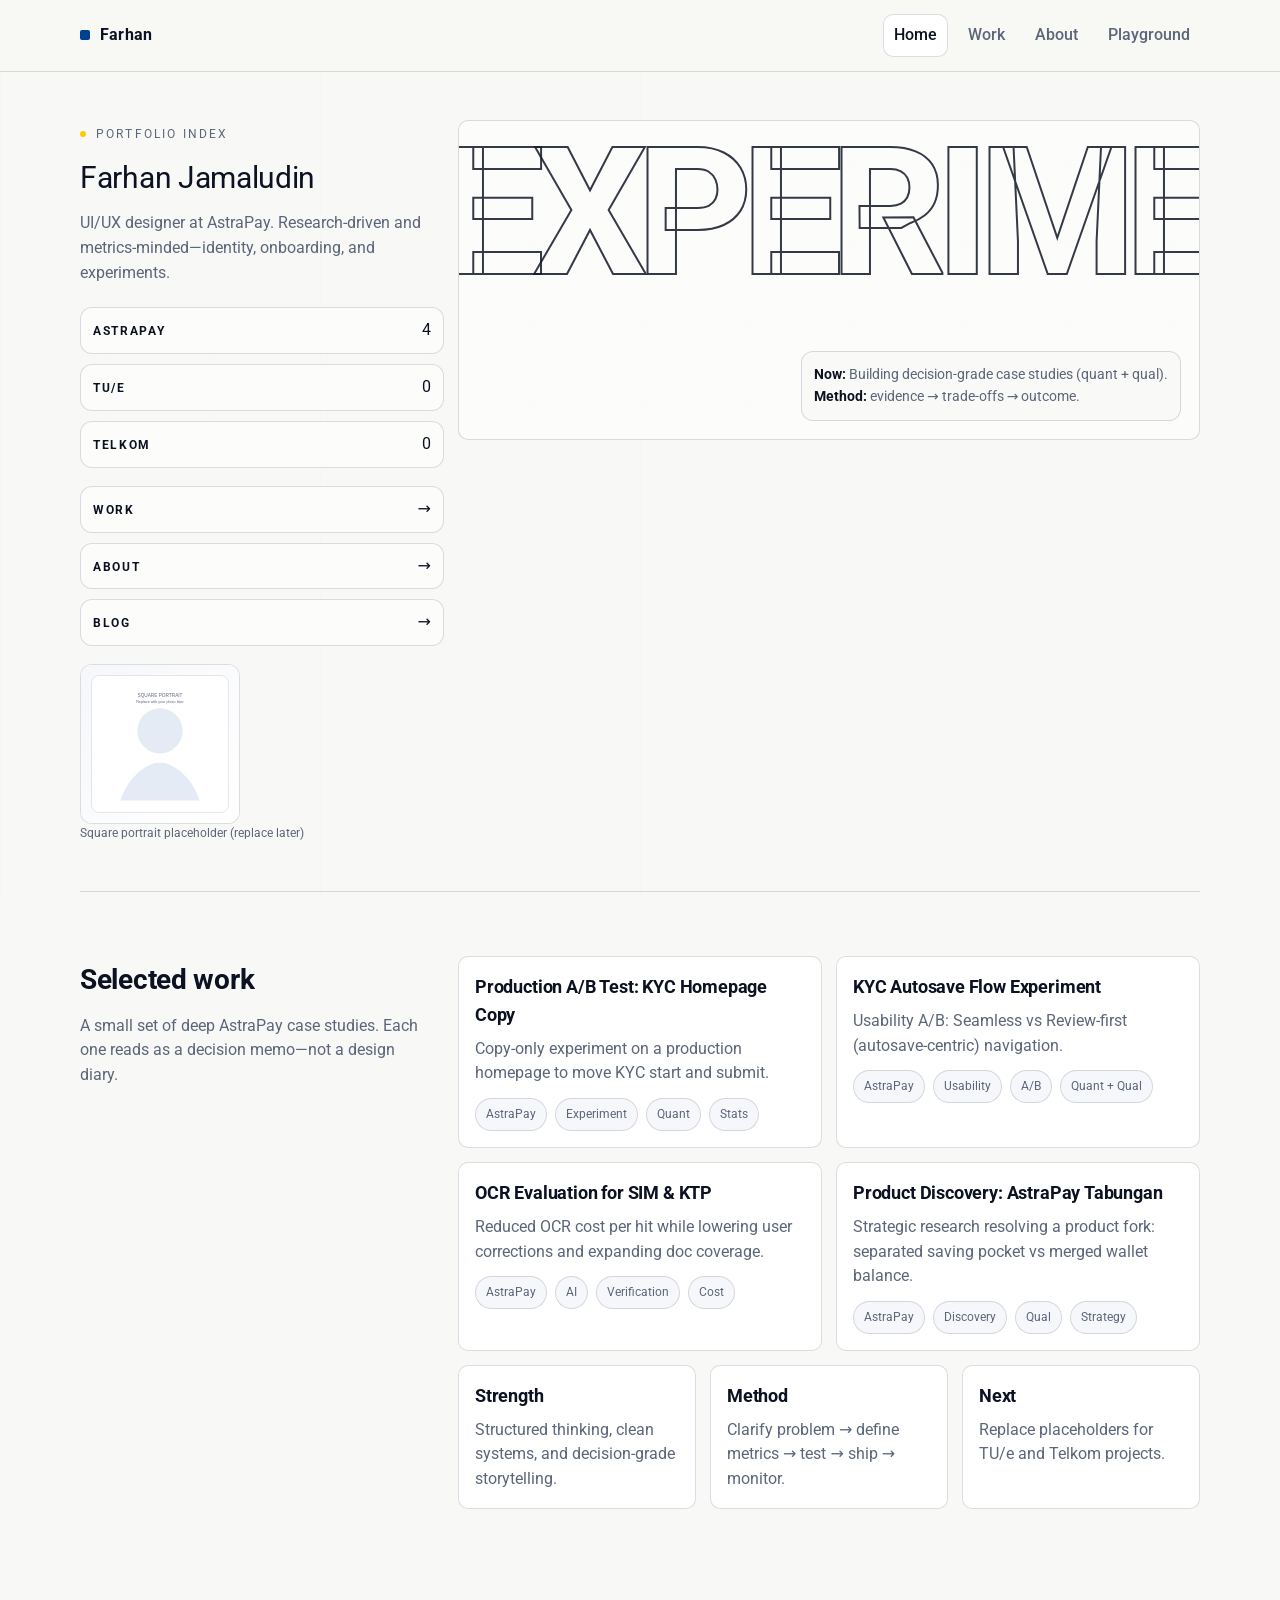
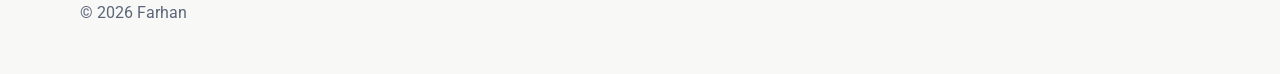
==== commit 18665601: "Homepage: museum editorial rail + brutal poster stage + rotating themes" ====
--- a/index.html
+++ b/index.html
@@ -9,7 +9,7 @@
   <link href="https://fonts.googleapis.com/css2?family=Roboto:wght@400;500;700&display=swap" rel="stylesheet">
   <link rel="stylesheet" href="/assets/css/style.css" />
 </head>
-<body>
+<body class="home-poster">
 
   <header class="nav">
     <div class="container nav-inner">
@@ -23,14 +23,21 @@
   <main class="container">
     <section class="section tight">
       <div class="poster-hero">
+        <!-- Museum editorial rail -->
         <div class="poster-rail">
-          <div class="kicker"><span class="dot"></span> Portfolio</div>
+          <div class="kicker"><span class="dot"></span> Portfolio index</div>
           <div class="rail-title">Farhan Jamaludin</div>
           <p class="lead rail-lead">
-            UI/UX designer at AstraPay. Research-driven and metrics-minded—specializing in identity, onboarding, and experiments.
+            UI/UX designer at AstraPay. Research-driven and metrics-minded—identity, onboarding, and experiments.
           </p>
 
-          <div class="rail-index">
+          <div class="rail-index" aria-label="Chapters">
+            <a class="rail-link" href="/work/#astrapay"><b>AstraPay</b><span>4</span></a>
+            <a class="rail-link" href="/work/#tue"><b>TU/e</b><span>0</span></a>
+            <a class="rail-link" href="/work/#telkom"><b>Telkom</b><span>0</span></a>
+          </div>
+
+          <div class="rail-index" aria-label="Pages">
             <a class="rail-link" href="/work/"><b>Work</b><span>→</span></a>
             <a class="rail-link" href="/about/"><b>About</b><span>→</span></a>
             <a class="rail-link" href="/blog/"><b>Blog</b><span>→</span></a>
@@ -40,11 +47,12 @@
           <div class="rail-note">Square portrait placeholder (replace later)</div>
         </div>
 
+        <!-- Brutal poster stage (distinct) -->
         <div class="poster-stage">
-          <div class="mega-word">FARHAN</div>
+          <div class="mega-word" id="themeWord" data-words="EXPERIMENTS|VERIFICATION|DISCOVERY|SYSTEMS">EXPERIMENTS</div>
           <div class="stage-copy">
-            <p><b>Focus:</b> KYC/KYB flows • verification UX • A/B testing</p>
-            <p><b>Style:</b> Swiss structure, clean logic, decision-grade storytelling</p>
+            <p><b>Now:</b> Building decision-grade case studies (quant + qual).</p>
+            <p><b>Method:</b> evidence → trade-offs → outcome.</p>
           </div>
         </div>
       </div>
@@ -56,7 +64,7 @@
       <div class="split">
         <div class="split-left">
           <h2 class="page-title">Selected work</h2>
-          <p class="lead">A small set of deep case studies (AstraPay). Each one is a decision story: evidence → trade-offs → outcome.</p>
+          <p class="lead">A small set of deep AstraPay case studies. Each one reads as a decision memo—not a design diary.</p>
         </div>
 
         <div class="split-right">
@@ -87,7 +95,7 @@
 
             <div class="card span-4"><h3>Strength</h3><p>Structured thinking, clean systems, and decision-grade storytelling.</p></div>
             <div class="card span-4"><h3>Method</h3><p>Clarify problem → define metrics → test → ship → monitor.</p></div>
-            <div class="card span-4"><h3>Next</h3><p>Add 1–2 visuals per case study (only where it improves clarity).</p></div>
+            <div class="card span-4"><h3>Next</h3><p>Replace placeholders for TU/e and Telkom projects.</p></div>
           </div>
         </div>
       </div>
@@ -98,5 +106,6 @@
     <div class="container">© <span id="y"></span> Farhan</div>
   </footer>
   <script>document.getElementById("y").textContent = new Date().getFullYear();</script>
+  <script src="/assets/js/home-rotate.js"></script>
 </body>
 </html>
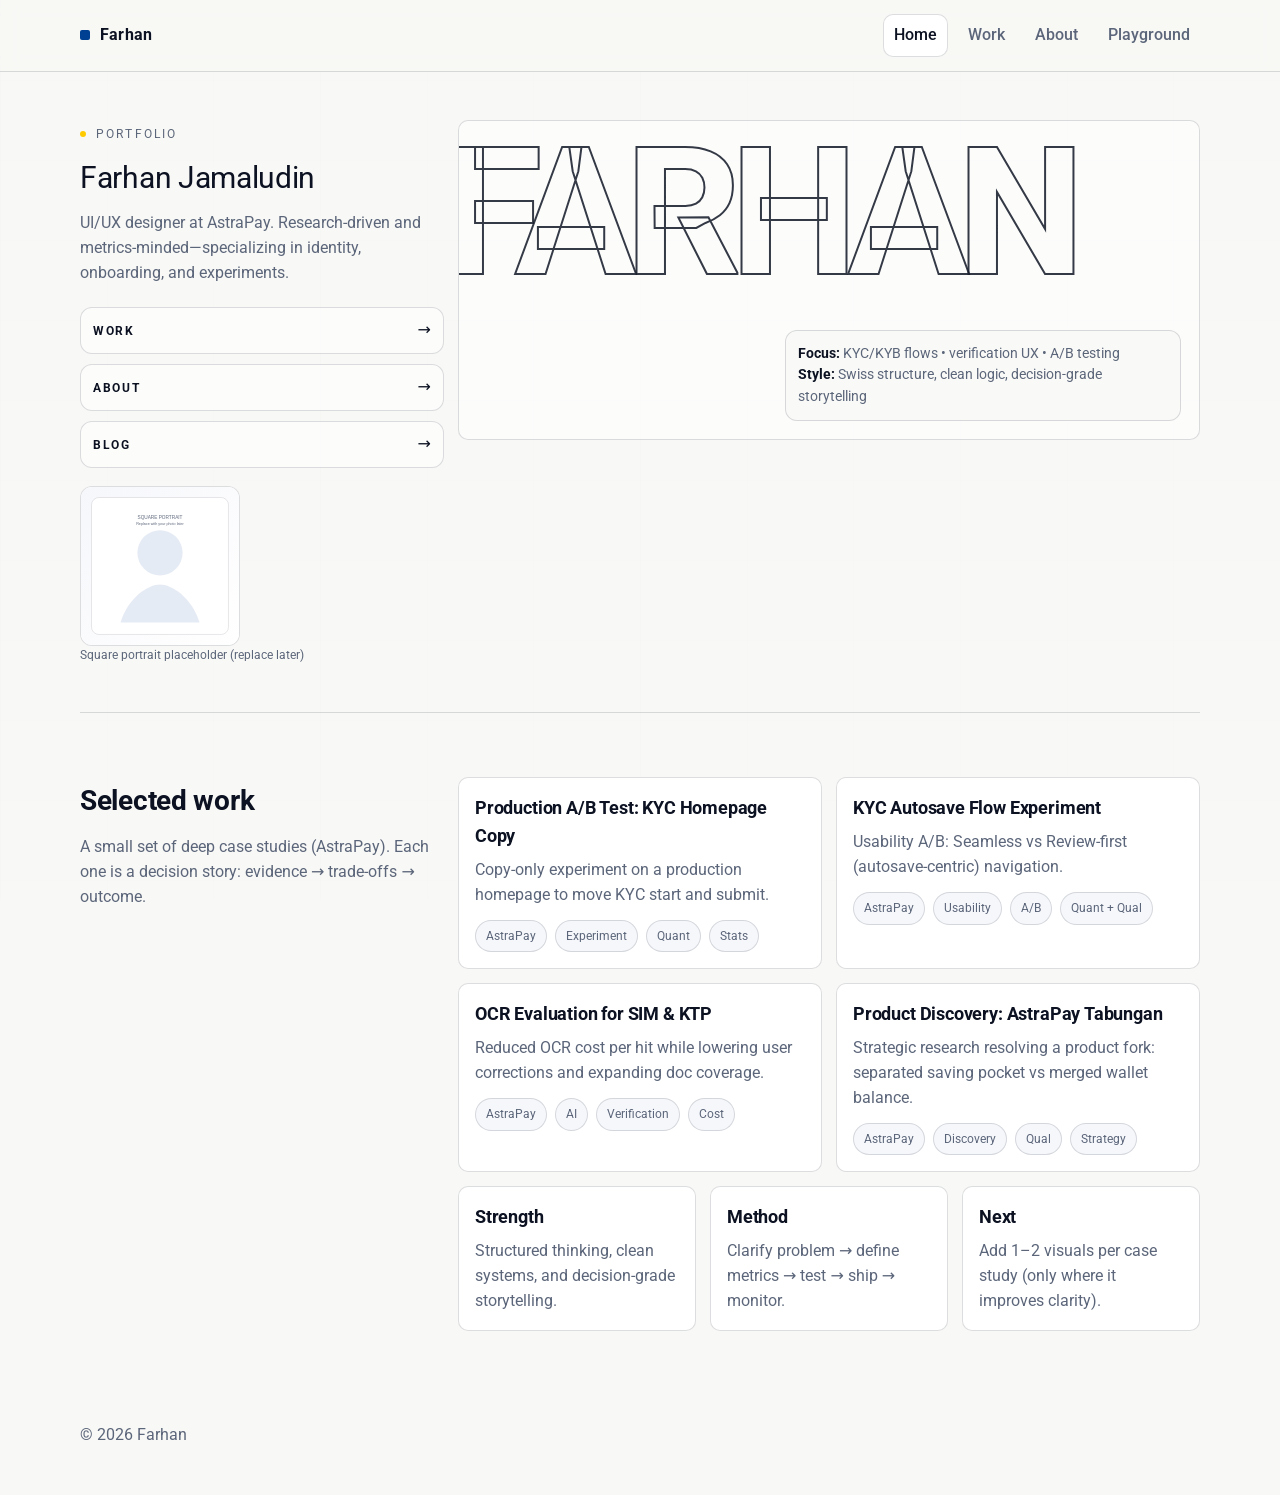
==== commit f83e8341: "Rollback homepage to pre-rotation poster hero (remove museum rail + rotation)" ====
--- a/index.html
+++ b/index.html
@@ -9,7 +9,7 @@
   <link href="https://fonts.googleapis.com/css2?family=Roboto:wght@400;500;700&display=swap" rel="stylesheet">
   <link rel="stylesheet" href="/assets/css/style.css" />
 </head>
-<body class="home-poster">
+<body>
 
   <header class="nav">
     <div class="container nav-inner">
@@ -23,21 +23,14 @@
   <main class="container">
     <section class="section tight">
       <div class="poster-hero">
-        <!-- Museum editorial rail -->
         <div class="poster-rail">
-          <div class="kicker"><span class="dot"></span> Portfolio index</div>
+          <div class="kicker"><span class="dot"></span> Portfolio</div>
           <div class="rail-title">Farhan Jamaludin</div>
           <p class="lead rail-lead">
-            UI/UX designer at AstraPay. Research-driven and metrics-minded—identity, onboarding, and experiments.
+            UI/UX designer at AstraPay. Research-driven and metrics-minded—specializing in identity, onboarding, and experiments.
           </p>
 
-          <div class="rail-index" aria-label="Chapters">
-            <a class="rail-link" href="/work/#astrapay"><b>AstraPay</b><span>4</span></a>
-            <a class="rail-link" href="/work/#tue"><b>TU/e</b><span>0</span></a>
-            <a class="rail-link" href="/work/#telkom"><b>Telkom</b><span>0</span></a>
-          </div>
-
-          <div class="rail-index" aria-label="Pages">
+          <div class="rail-index">
             <a class="rail-link" href="/work/"><b>Work</b><span>→</span></a>
             <a class="rail-link" href="/about/"><b>About</b><span>→</span></a>
             <a class="rail-link" href="/blog/"><b>Blog</b><span>→</span></a>
@@ -47,12 +40,11 @@
           <div class="rail-note">Square portrait placeholder (replace later)</div>
         </div>
 
-        <!-- Brutal poster stage (distinct) -->
         <div class="poster-stage">
-          <div class="mega-word" id="themeWord" data-words="EXPERIMENTS|VERIFICATION|DISCOVERY|SYSTEMS">EXPERIMENTS</div>
+          <div class="mega-word">FARHAN</div>
           <div class="stage-copy">
-            <p><b>Now:</b> Building decision-grade case studies (quant + qual).</p>
-            <p><b>Method:</b> evidence → trade-offs → outcome.</p>
+            <p><b>Focus:</b> KYC/KYB flows • verification UX • A/B testing</p>
+            <p><b>Style:</b> Swiss structure, clean logic, decision-grade storytelling</p>
           </div>
         </div>
       </div>
@@ -64,7 +56,7 @@
       <div class="split">
         <div class="split-left">
           <h2 class="page-title">Selected work</h2>
-          <p class="lead">A small set of deep AstraPay case studies. Each one reads as a decision memo—not a design diary.</p>
+          <p class="lead">A small set of deep case studies (AstraPay). Each one is a decision story: evidence → trade-offs → outcome.</p>
         </div>
 
         <div class="split-right">
@@ -95,7 +87,7 @@
 
             <div class="card span-4"><h3>Strength</h3><p>Structured thinking, clean systems, and decision-grade storytelling.</p></div>
             <div class="card span-4"><h3>Method</h3><p>Clarify problem → define metrics → test → ship → monitor.</p></div>
-            <div class="card span-4"><h3>Next</h3><p>Replace placeholders for TU/e and Telkom projects.</p></div>
+            <div class="card span-4"><h3>Next</h3><p>Add 1–2 visuals per case study (only where it improves clarity).</p></div>
           </div>
         </div>
       </div>
@@ -106,6 +98,5 @@
     <div class="container">© <span id="y"></span> Farhan</div>
   </footer>
   <script>document.getElementById("y").textContent = new Date().getFullYear();</script>
-  <script src="/assets/js/home-rotate.js"></script>
 </body>
 </html>
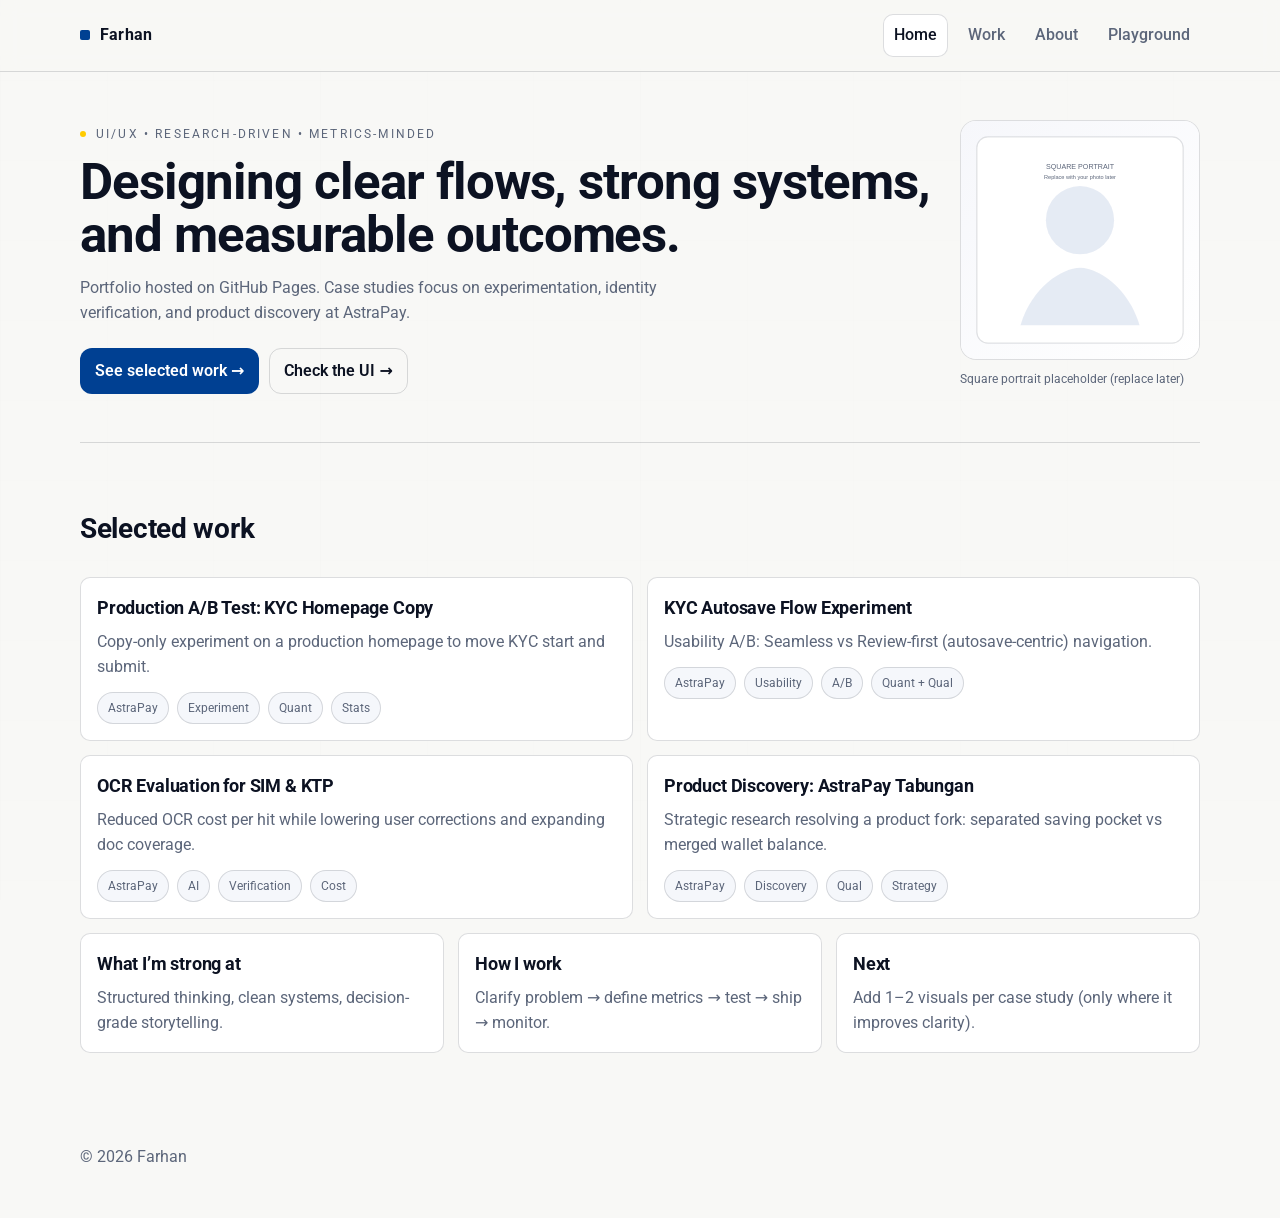
==== commit f944711f: "Rollback to first premium Swiss homepage layout" ====
--- a/index.html
+++ b/index.html
@@ -22,30 +22,22 @@
 
   <main class="container">
     <section class="section tight">
-      <div class="poster-hero">
-        <div class="poster-rail">
-          <div class="kicker"><span class="dot"></span> Portfolio</div>
-          <div class="rail-title">Farhan Jamaludin</div>
-          <p class="lead rail-lead">
-            UI/UX designer at AstraPay. Research-driven and metrics-minded—specializing in identity, onboarding, and experiments.
+      <div class="hero-grid">
+        <div>
+          <div class="kicker"><span class="dot"></span> UI/UX • research-driven • metrics-minded</div>
+          <h1>Designing clear flows, strong systems, and measurable outcomes.</h1>
+          <p class="lead">
+            Portfolio hosted on GitHub Pages. Case studies focus on experimentation, identity verification, and product discovery at AstraPay.
           </p>
-
-          <div class="rail-index">
-            <a class="rail-link" href="/work/"><b>Work</b><span>→</span></a>
-            <a class="rail-link" href="/about/"><b>About</b><span>→</span></a>
-            <a class="rail-link" href="/blog/"><b>Blog</b><span>→</span></a>
+          <div class="cta-row">
+            <a class="btn primary" href="/work/">See selected work →</a>
+            <a class="btn ghost" href="/playground/">Check the UI →</a>
           </div>
-
-          <img class="avatar sm" src="/assets/img/avatar-placeholder.svg" alt="Portrait placeholder" />
-          <div class="rail-note">Square portrait placeholder (replace later)</div>
         </div>
 
-        <div class="poster-stage">
-          <div class="mega-word">FARHAN</div>
-          <div class="stage-copy">
-            <p><b>Focus:</b> KYC/KYB flows • verification UX • A/B testing</p>
-            <p><b>Style:</b> Swiss structure, clean logic, decision-grade storytelling</p>
-          </div>
+        <div class="avatar-wrap">
+          <img class="avatar" src="/assets/img/avatar-placeholder.svg" alt="Portrait placeholder" />
+          <div class="avatar-caption">Square portrait placeholder (replace later)</div>
         </div>
       </div>
     </section>
@@ -53,43 +45,36 @@
     <div class="hr"></div>
 
     <section class="section">
-      <div class="split">
-        <div class="split-left">
-          <h2 class="page-title">Selected work</h2>
-          <p class="lead">A small set of deep case studies (AstraPay). Each one is a decision story: evidence → trade-offs → outcome.</p>
-        </div>
+      <div class="grid">
+        <div class="span-12"><h2 class="page-title">Selected work</h2></div>
 
-        <div class="split-right">
-          <div class="grid">
-            <a class="card card-link span-6" href="/work/kyc-homepage-copy-ab/">
-              <h3>Production A/B Test: KYC Homepage Copy</h3>
-              <p>Copy-only experiment on a production homepage to move KYC start and submit.</p>
-              <div class="meta"><span class="pill">AstraPay</span><span class="pill">Experiment</span><span class="pill">Quant</span><span class="pill">Stats</span></div>
-            </a>
+        <a class="card card-link span-6" href="/work/kyc-homepage-copy-ab/">
+          <h3>Production A/B Test: KYC Homepage Copy</h3>
+          <p>Copy-only experiment on a production homepage to move KYC start and submit.</p>
+          <div class="meta"><span class="pill">AstraPay</span><span class="pill">Experiment</span><span class="pill">Quant</span><span class="pill">Stats</span></div>
+        </a>
 
-            <a class="card card-link span-6" href="/work/kyc-autosave-usability-ab/">
-              <h3>KYC Autosave Flow Experiment</h3>
-              <p>Usability A/B: Seamless vs Review-first (autosave-centric) navigation.</p>
-              <div class="meta"><span class="pill">AstraPay</span><span class="pill">Usability</span><span class="pill">A/B</span><span class="pill">Quant + Qual</span></div>
-            </a>
+        <a class="card card-link span-6" href="/work/kyc-autosave-usability-ab/">
+          <h3>KYC Autosave Flow Experiment</h3>
+          <p>Usability A/B: Seamless vs Review-first (autosave-centric) navigation.</p>
+          <div class="meta"><span class="pill">AstraPay</span><span class="pill">Usability</span><span class="pill">A/B</span><span class="pill">Quant + Qual</span></div>
+        </a>
 
-            <a class="card card-link span-6" href="/work/ocr-sim-ktp-ai/">
-              <h3>OCR Evaluation for SIM &amp; KTP</h3>
-              <p>Reduced OCR cost per hit while lowering user corrections and expanding doc coverage.</p>
-              <div class="meta"><span class="pill">AstraPay</span><span class="pill">AI</span><span class="pill">Verification</span><span class="pill">Cost</span></div>
-            </a>
+        <a class="card card-link span-6" href="/work/ocr-sim-ktp-ai/">
+          <h3>OCR Evaluation for SIM &amp; KTP</h3>
+          <p>Reduced OCR cost per hit while lowering user corrections and expanding doc coverage.</p>
+          <div class="meta"><span class="pill">AstraPay</span><span class="pill">AI</span><span class="pill">Verification</span><span class="pill">Cost</span></div>
+        </a>
 
-            <a class="card card-link span-6" href="/work/astrapay-tabungan-discovery/">
-              <h3>Product Discovery: AstraPay Tabungan</h3>
-              <p>Strategic research resolving a product fork: separated saving pocket vs merged wallet balance.</p>
-              <div class="meta"><span class="pill">AstraPay</span><span class="pill">Discovery</span><span class="pill">Qual</span><span class="pill">Strategy</span></div>
-            </a>
+        <a class="card card-link span-6" href="/work/astrapay-tabungan-discovery/">
+          <h3>Product Discovery: AstraPay Tabungan</h3>
+          <p>Strategic research resolving a product fork: separated saving pocket vs merged wallet balance.</p>
+          <div class="meta"><span class="pill">AstraPay</span><span class="pill">Discovery</span><span class="pill">Qual</span><span class="pill">Strategy</span></div>
+        </a>
 
-            <div class="card span-4"><h3>Strength</h3><p>Structured thinking, clean systems, and decision-grade storytelling.</p></div>
-            <div class="card span-4"><h3>Method</h3><p>Clarify problem → define metrics → test → ship → monitor.</p></div>
-            <div class="card span-4"><h3>Next</h3><p>Add 1–2 visuals per case study (only where it improves clarity).</p></div>
-          </div>
-        </div>
+        <div class="card span-4"><h3>What I’m strong at</h3><p>Structured thinking, clean systems, decision-grade storytelling.</p></div>
+        <div class="card span-4"><h3>How I work</h3><p>Clarify problem → define metrics → test → ship → monitor.</p></div>
+        <div class="card span-4"><h3>Next</h3><p>Add 1–2 visuals per case study (only where it improves clarity).</p></div>
       </div>
     </section>
   </main>
